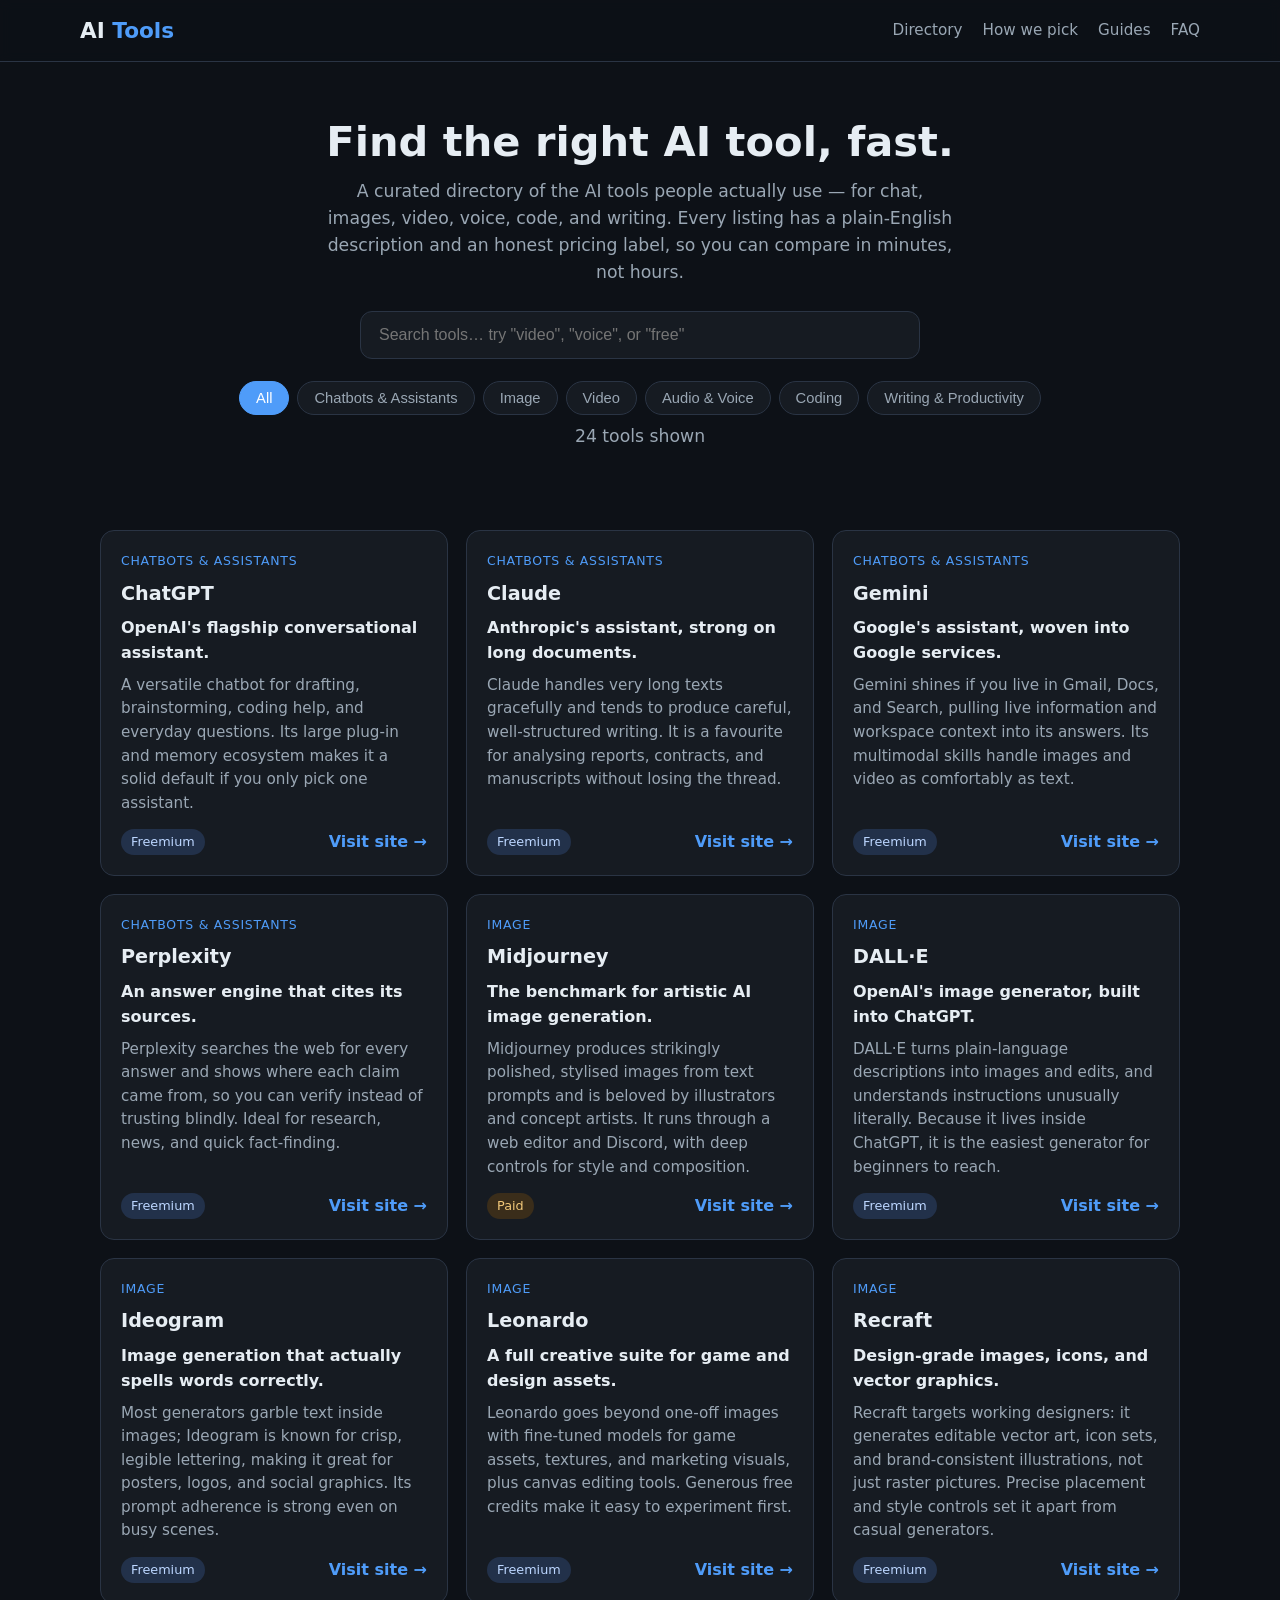
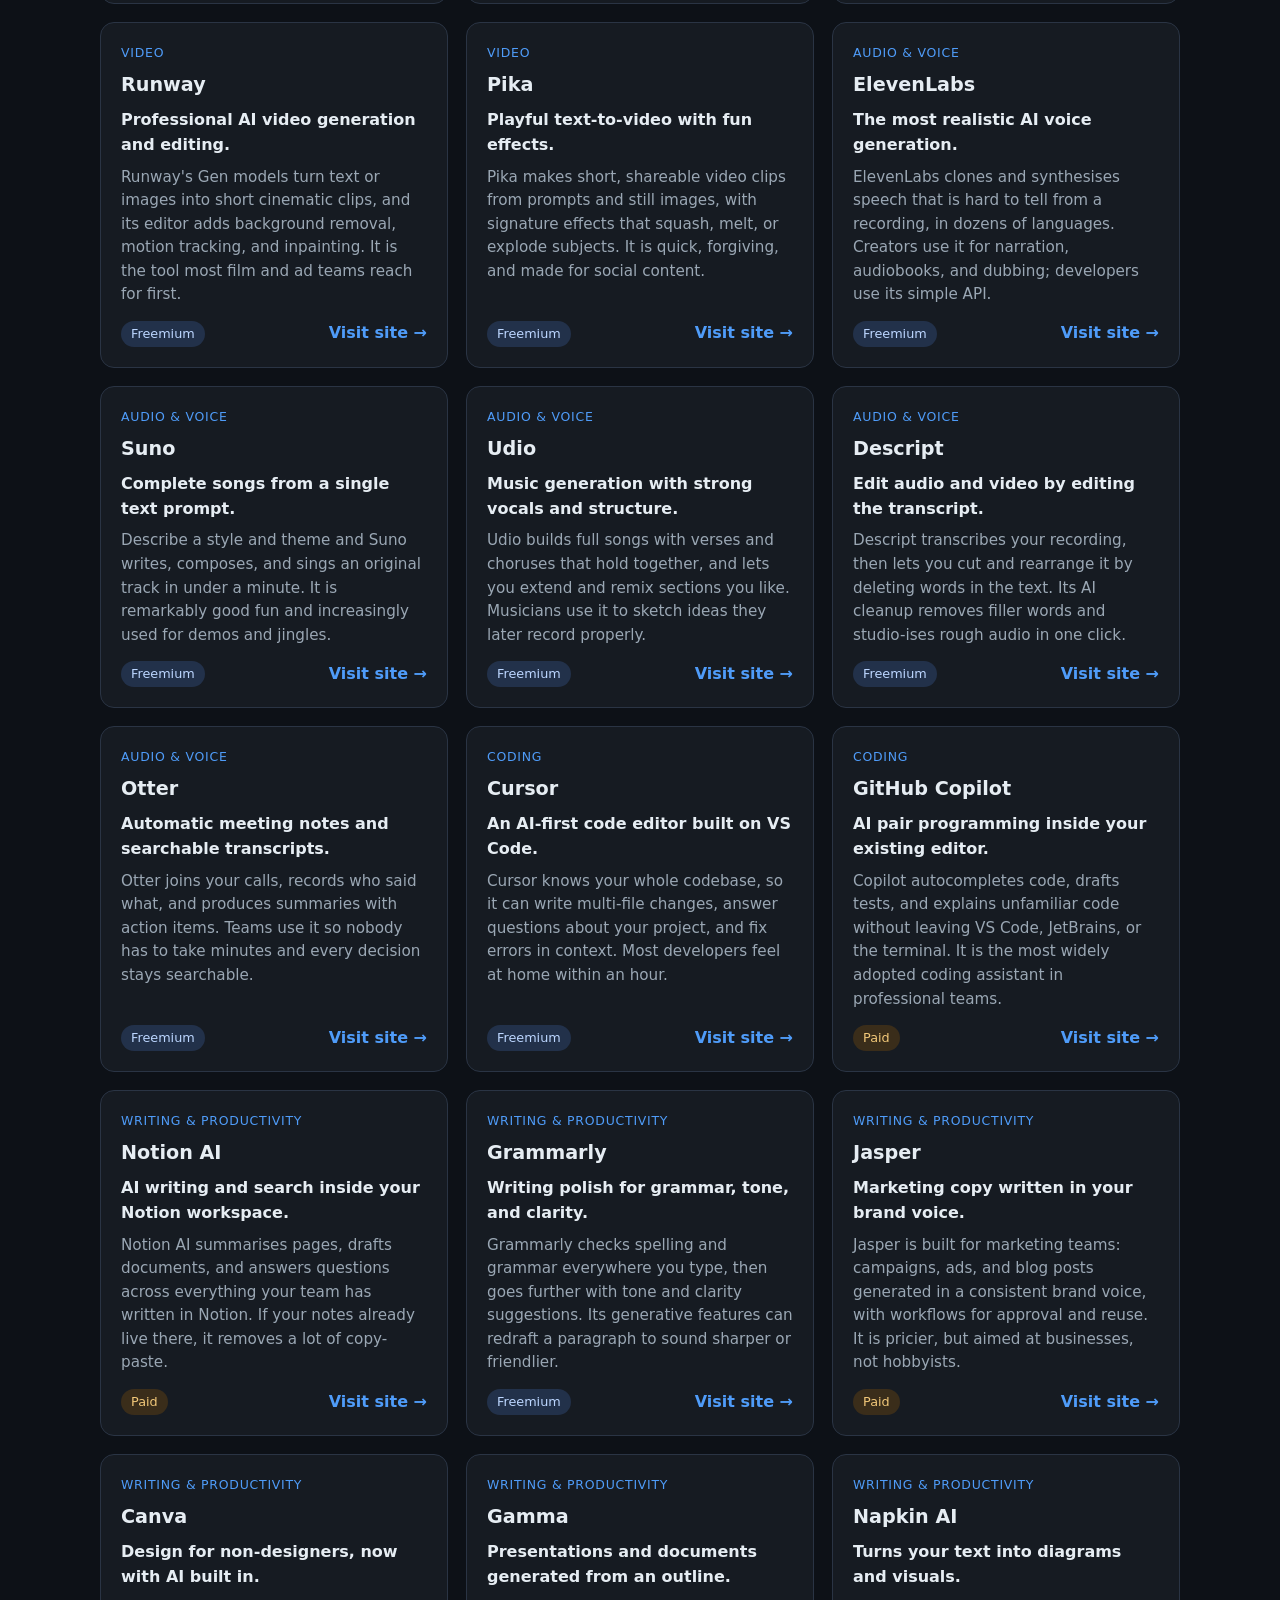
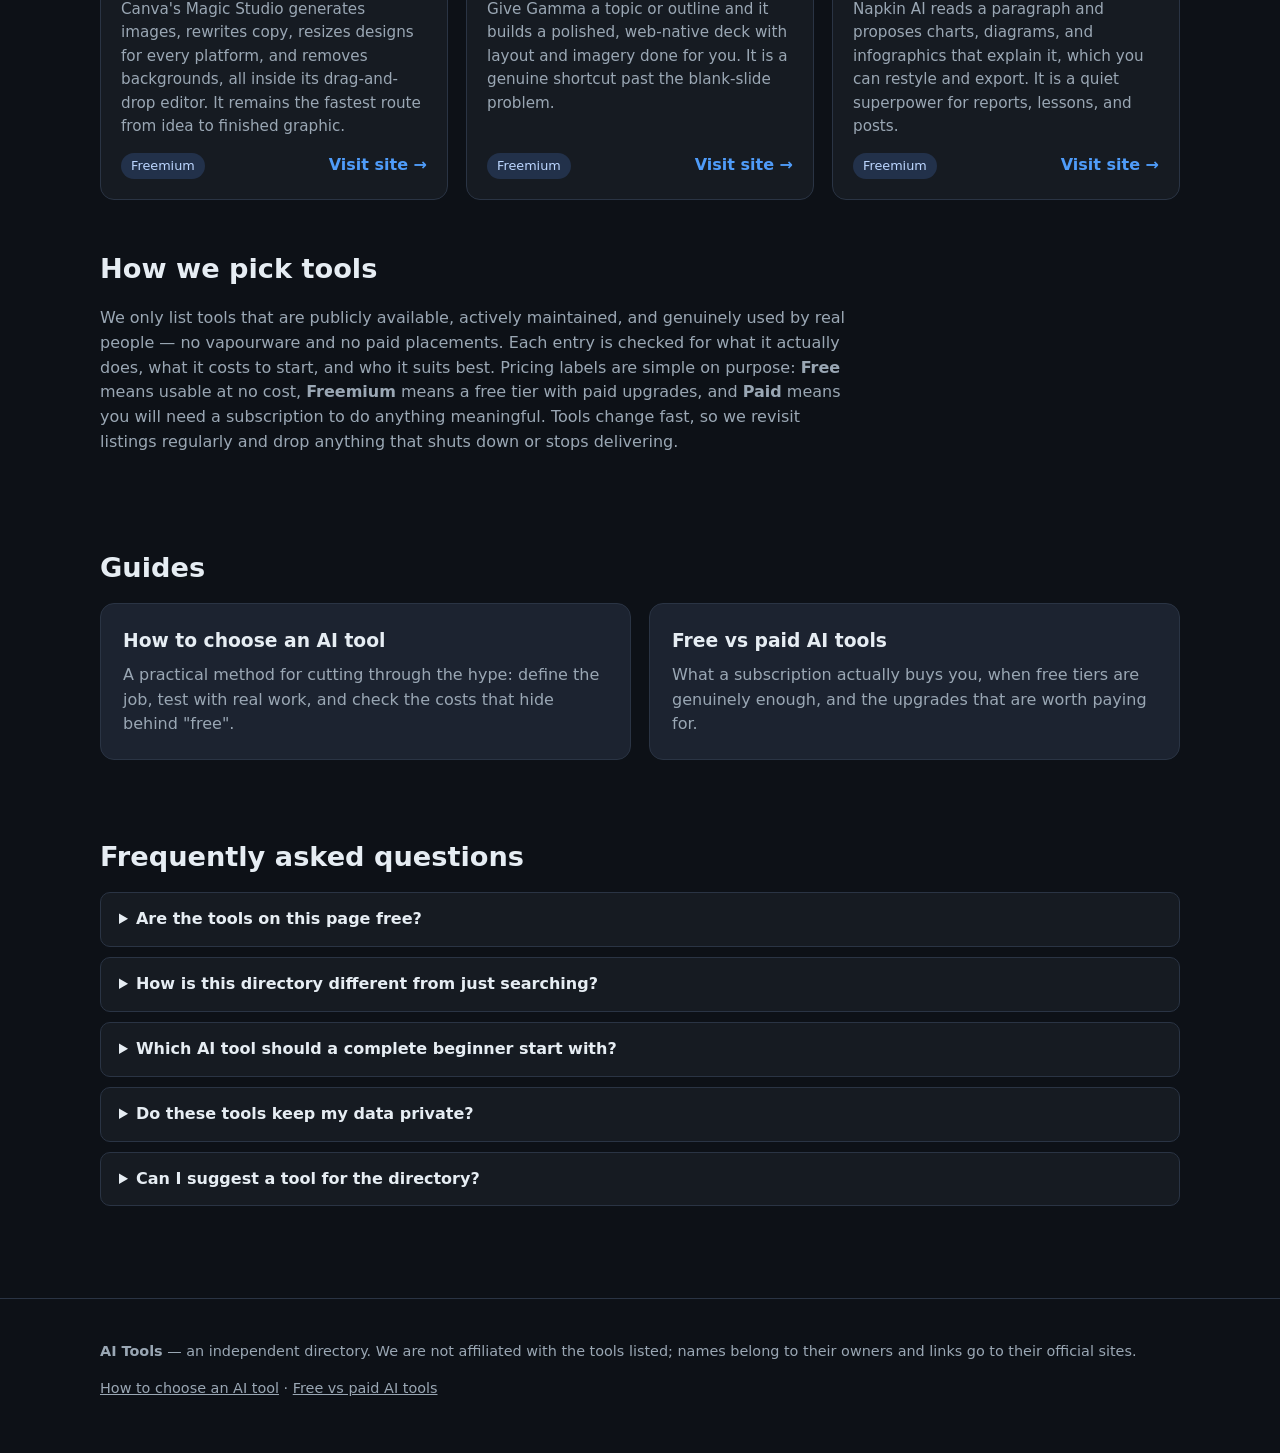
==== index.html @ 4956e609 "AI Tools directory site - initial upload" ====
<!DOCTYPE html>
<html lang="en">
<head>
<meta charset="UTF-8">
<meta name="viewport" content="width=device-width, initial-scale=1.0">
<title>AI Tools — A Curated Directory of the Best AI Tools</title>
<meta name="description" content="A hand-picked directory of AI tools for chat, images, video, voice, coding, and writing — with honest pricing labels and plain-English descriptions.">
<script async src="https://pagead2.googlesyndication.com/pagead/js/adsbygoogle.js?client=ca-pub-7482130540048009" crossorigin="anonymous"></script>
<link rel="stylesheet" href="styles.css">
</head>
<body>
<header class="site"><div class="wrap nav">
<a class="logo" href="index.html">AI <span>Tools</span></a>
<nav><a href="#directory">Directory</a><a href="#how">How we pick</a><a href="#guides">Guides</a><a href="#faq">FAQ</a></nav>
</div></header>

<div class="wrap">
<section class="hero">
<h1>Find the right AI tool, fast.</h1>
<p>A curated directory of the AI tools people actually use — for chat, images, video, voice, code, and writing. Every listing has a plain-English description and an honest pricing label, so you can compare in minutes, not hours.</p>
<div class="searchbar"><input id="search" type="search" placeholder="Search tools… try &quot;video&quot;, &quot;voice&quot;, or &quot;free&quot;" aria-label="Search tools"></div>
<div class="filters" id="filters"></div>
<p class="count" id="count"></p>
</section>

<main id="directory"><div class="grid" id="grid"></div></main>

<section class="block" id="how">
<h2>How we pick tools</h2>
<p>We only list tools that are publicly available, actively maintained, and genuinely used by real people — no vapourware and no paid placements. Each entry is checked for what it actually does, what it costs to start, and who it suits best. Pricing labels are simple on purpose: <strong>Free</strong> means usable at no cost, <strong>Freemium</strong> means a free tier with paid upgrades, and <strong>Paid</strong> means you will need a subscription to do anything meaningful. Tools change fast, so we revisit listings regularly and drop anything that shuts down or stops delivering.</p>
</section>

<section class="block" id="guides">
<h2>Guides</h2>
<div class="guides">
<a class="guide-card" href="guide-choosing.html"><h3>How to choose an AI tool</h3><p>A practical method for cutting through the hype: define the job, test with real work, and check the costs that hide behind &quot;free&quot;.</p></a>
<a class="guide-card" href="guide-free-vs-paid.html"><h3>Free vs paid AI tools</h3><p>What a subscription actually buys you, when free tiers are genuinely enough, and the upgrades that are worth paying for.</p></a>
</div>
</section>

<section class="block faq" id="faq">
<h2>Frequently asked questions</h2>
<details><summary>Are the tools on this page free?</summary><p>Some are, some are not — that is exactly why every card carries a pricing label. Freemium tools let you start free and charge for heavier use or better models; Paid tools need a subscription. Check the label before you sign up, and read our free vs paid guide for the full picture.</p></details>
<details><summary>How is this directory different from just searching?</summary><p>Search results are full of listicles written for clicks, affiliate rankings, and tools that no longer exist. This directory is deliberately small: every tool here is live, well-known enough to have a track record, and described in our own words rather than copied marketing copy.</p></details>
<details><summary>Which AI tool should a complete beginner start with?</summary><p>Start with one general assistant — ChatGPT, Claude, or Gemini — and use it daily for a week on real tasks: emails, summaries, plans, questions. That teaches you more about what AI can and cannot do than any review, and it makes every specialised tool easier to judge afterwards.</p></details>
<details><summary>Do these tools keep my data private?</summary><p>It varies, and it matters. Consumer chatbots may use your conversations to improve their models unless you opt out or pay for a business tier. Never paste passwords, financial records, or confidential work documents into a free tool without checking its data policy first.</p></details>
<details><summary>Can I suggest a tool for the directory?</summary><p>The directory is curated rather than exhaustive, and we add tools when they have proven themselves with real users over time. If a tool you love is missing, it usually means we are still watching it — not that we have overlooked it.</p></details>
</section>
</div>

<footer class="site"><div class="wrap">
<p><strong>AI Tools</strong> — an independent directory. We are not affiliated with the tools listed; names belong to their owners and links go to their official sites.</p>
<p><a href="guide-choosing.html">How to choose an AI tool</a> · <a href="guide-free-vs-paid.html">Free vs paid AI tools</a></p>
</div></footer>
<script src="app.js"></script>
</body>
</html>
---- styles.css ----
:root{--bg:#0d1117;--panel:#161b22;--panel2:#1c2330;--text:#e6edf3;--muted:#9aa7b4;--accent:#4f9cf9;--accent2:#7c5cff;--border:#2a3444;--tag:#22314a}
*{box-sizing:border-box}
html{scroll-behavior:smooth}
body{margin:0;font-family:system-ui,-apple-system,"Segoe UI",Roboto,Helvetica,Arial,sans-serif;background:var(--bg);color:var(--text);line-height:1.55}
a{color:var(--accent)}
.wrap{max-width:1120px;margin:0 auto;padding:0 20px}
header.site{border-bottom:1px solid var(--border);background:rgba(13,17,23,.92);position:sticky;top:0;z-index:10;backdrop-filter:blur(6px)}
.nav{display:flex;align-items:center;justify-content:space-between;padding:14px 0}
.logo{font-size:1.35rem;font-weight:800;color:var(--text);text-decoration:none}
.logo span{color:var(--accent)}
.nav nav a{color:var(--muted);text-decoration:none;margin-left:20px;font-size:.95rem}
.nav nav a:hover{color:var(--text)}
.hero{padding:56px 0 28px;text-align:center}
.hero h1{font-size:2.6rem;margin:0 0 12px;line-height:1.15}
.hero p{color:var(--muted);max-width:640px;margin:0 auto 26px;font-size:1.08rem}
.searchbar{max-width:560px;margin:0 auto}
.searchbar input{width:100%;padding:14px 18px;border-radius:12px;border:1px solid var(--border);background:var(--panel);color:var(--text);font-size:1rem}
.searchbar input:focus{outline:2px solid var(--accent);outline-offset:1px}
.filters{display:flex;flex-wrap:wrap;gap:8px;justify-content:center;margin:22px 0 8px}
.filters button{padding:8px 16px;border-radius:999px;border:1px solid var(--border);background:var(--panel);color:var(--muted);cursor:pointer;font-size:.92rem}
.filters button:hover{color:var(--text);border-color:var(--accent)}
.filters button.active{background:var(--accent);border-color:var(--accent);color:#fff}
.count{color:var(--muted);text-align:center;font-size:.9rem;margin:10px 0 0}
.grid{display:grid;grid-template-columns:repeat(auto-fill,minmax(320px,1fr));gap:18px;padding:26px 0 10px}
.card{background:var(--panel);border:1px solid var(--border);border-radius:14px;padding:20px;display:flex;flex-direction:column;gap:8px}
.card:hover{border-color:var(--accent)}
.card h3{margin:0;font-size:1.2rem}
.card .cat{font-size:.78rem;text-transform:uppercase;letter-spacing:.06em;color:var(--accent)}
.card .one{font-weight:600;margin:0}
.card .desc{color:var(--muted);margin:0;font-size:.95rem;flex:1}
.card .row{display:flex;align-items:center;justify-content:space-between;margin-top:6px}
.tag{background:var(--tag);color:#bcd6ff;padding:3px 10px;border-radius:999px;font-size:.8rem}
.tag.paid{background:#3a2d1a;color:#f2c879}
.tag.free{background:#173527;color:#7fe0a8}
.visit{color:var(--accent);text-decoration:none;font-weight:600}
.visit:hover{text-decoration:underline}
.empty{grid-column:1/-1;text-align:center;color:var(--muted);padding:30px 0}
section.block{padding:38px 0}
section.block h2{font-size:1.7rem;margin:0 0 14px}
section.block p{color:var(--muted);max-width:760px}
.faq details{background:var(--panel);border:1px solid var(--border);border-radius:10px;padding:14px 18px;margin-bottom:10px}
.faq summary{cursor:pointer;font-weight:600}
.faq p{color:var(--muted);margin:10px 0 2px}
.guides{display:grid;grid-template-columns:repeat(auto-fit,minmax(280px,1fr));gap:18px}
.guide-card{background:var(--panel2);border:1px solid var(--border);border-radius:14px;padding:22px;text-decoration:none;color:var(--text)}
.guide-card h3{margin:0 0 8px}
.guide-card p{color:var(--muted);margin:0}
article.post{max-width:760px;margin:0 auto;padding:36px 20px 10px}
article.post h1{font-size:2.1rem;line-height:1.2}
article.post h2{margin-top:30px}
article.post p,article.post li{color:#c9d4e0}
footer.site{border-top:1px solid var(--border);margin-top:44px;padding:26px 0 40px;color:var(--muted);font-size:.9rem}
footer.site a{color:var(--muted)}
@media(max-width:600px){.hero h1{font-size:1.9rem}.nav nav a{margin-left:12px}}
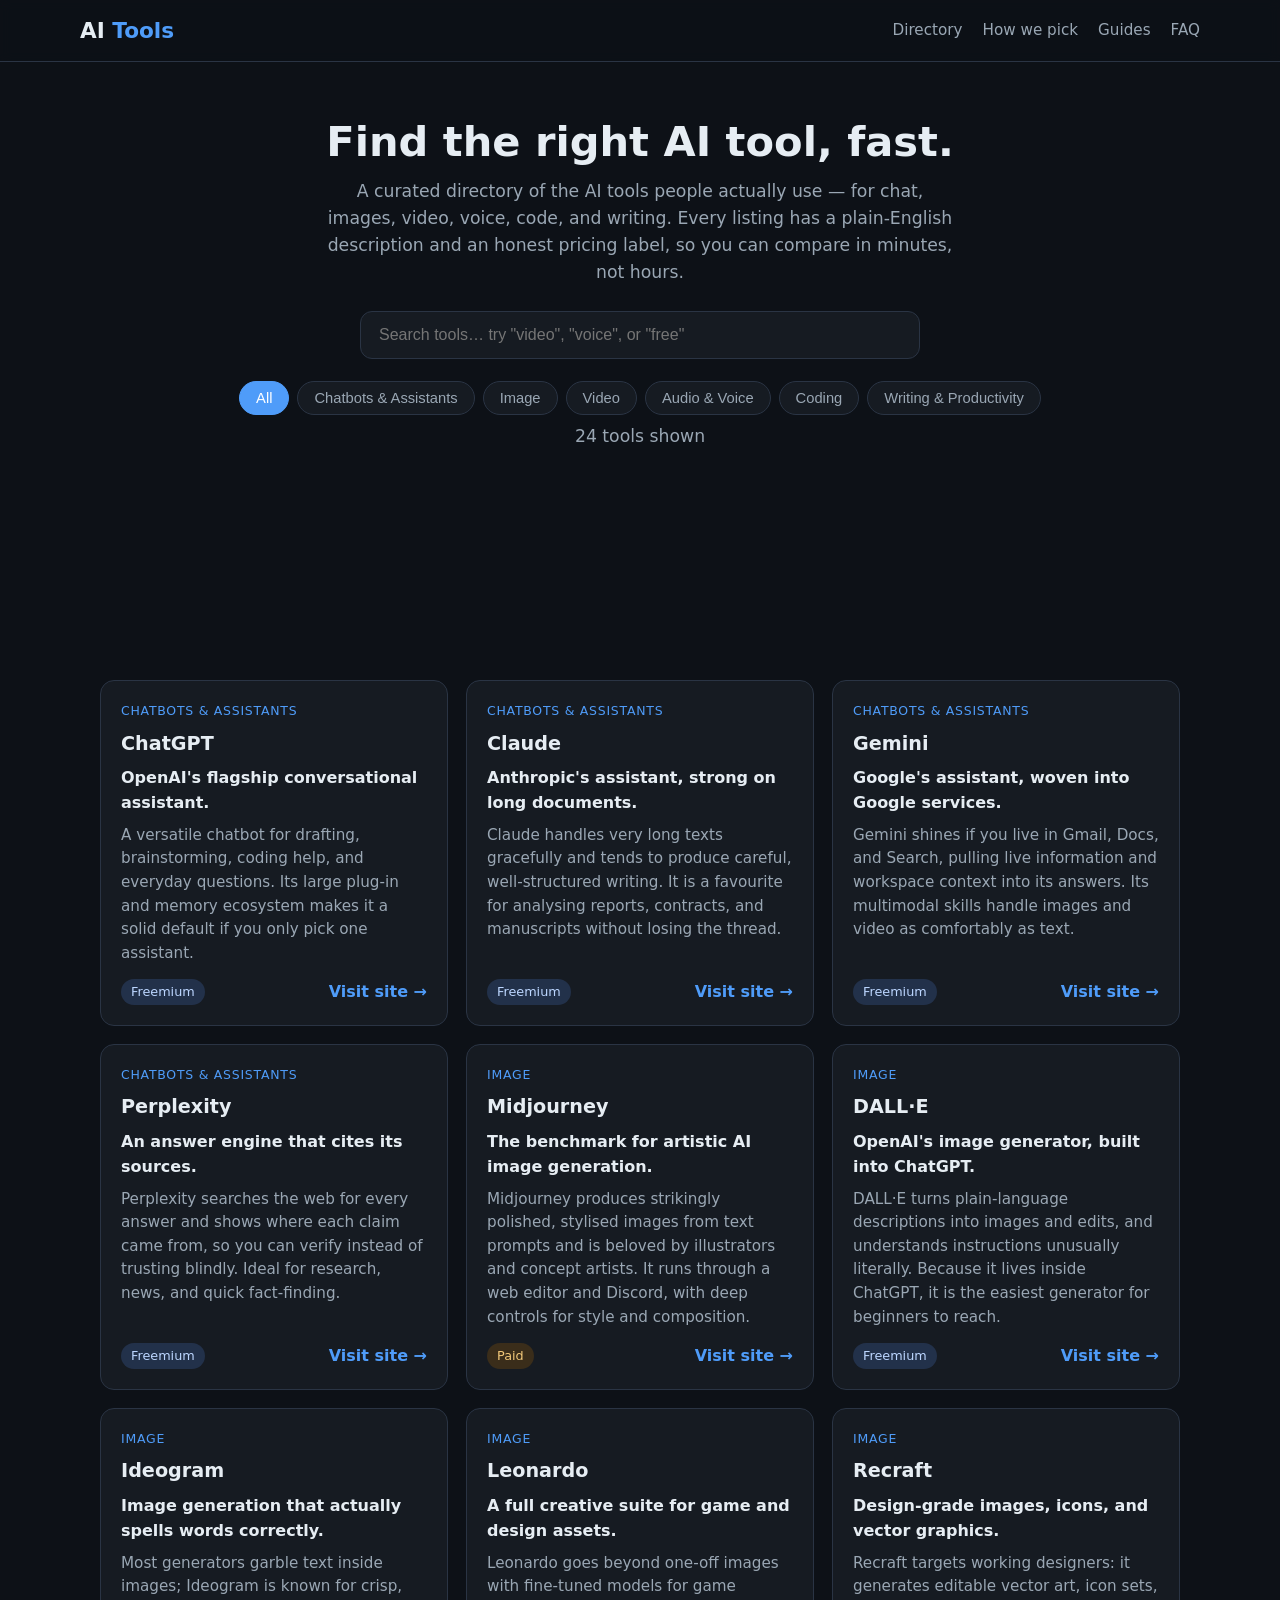
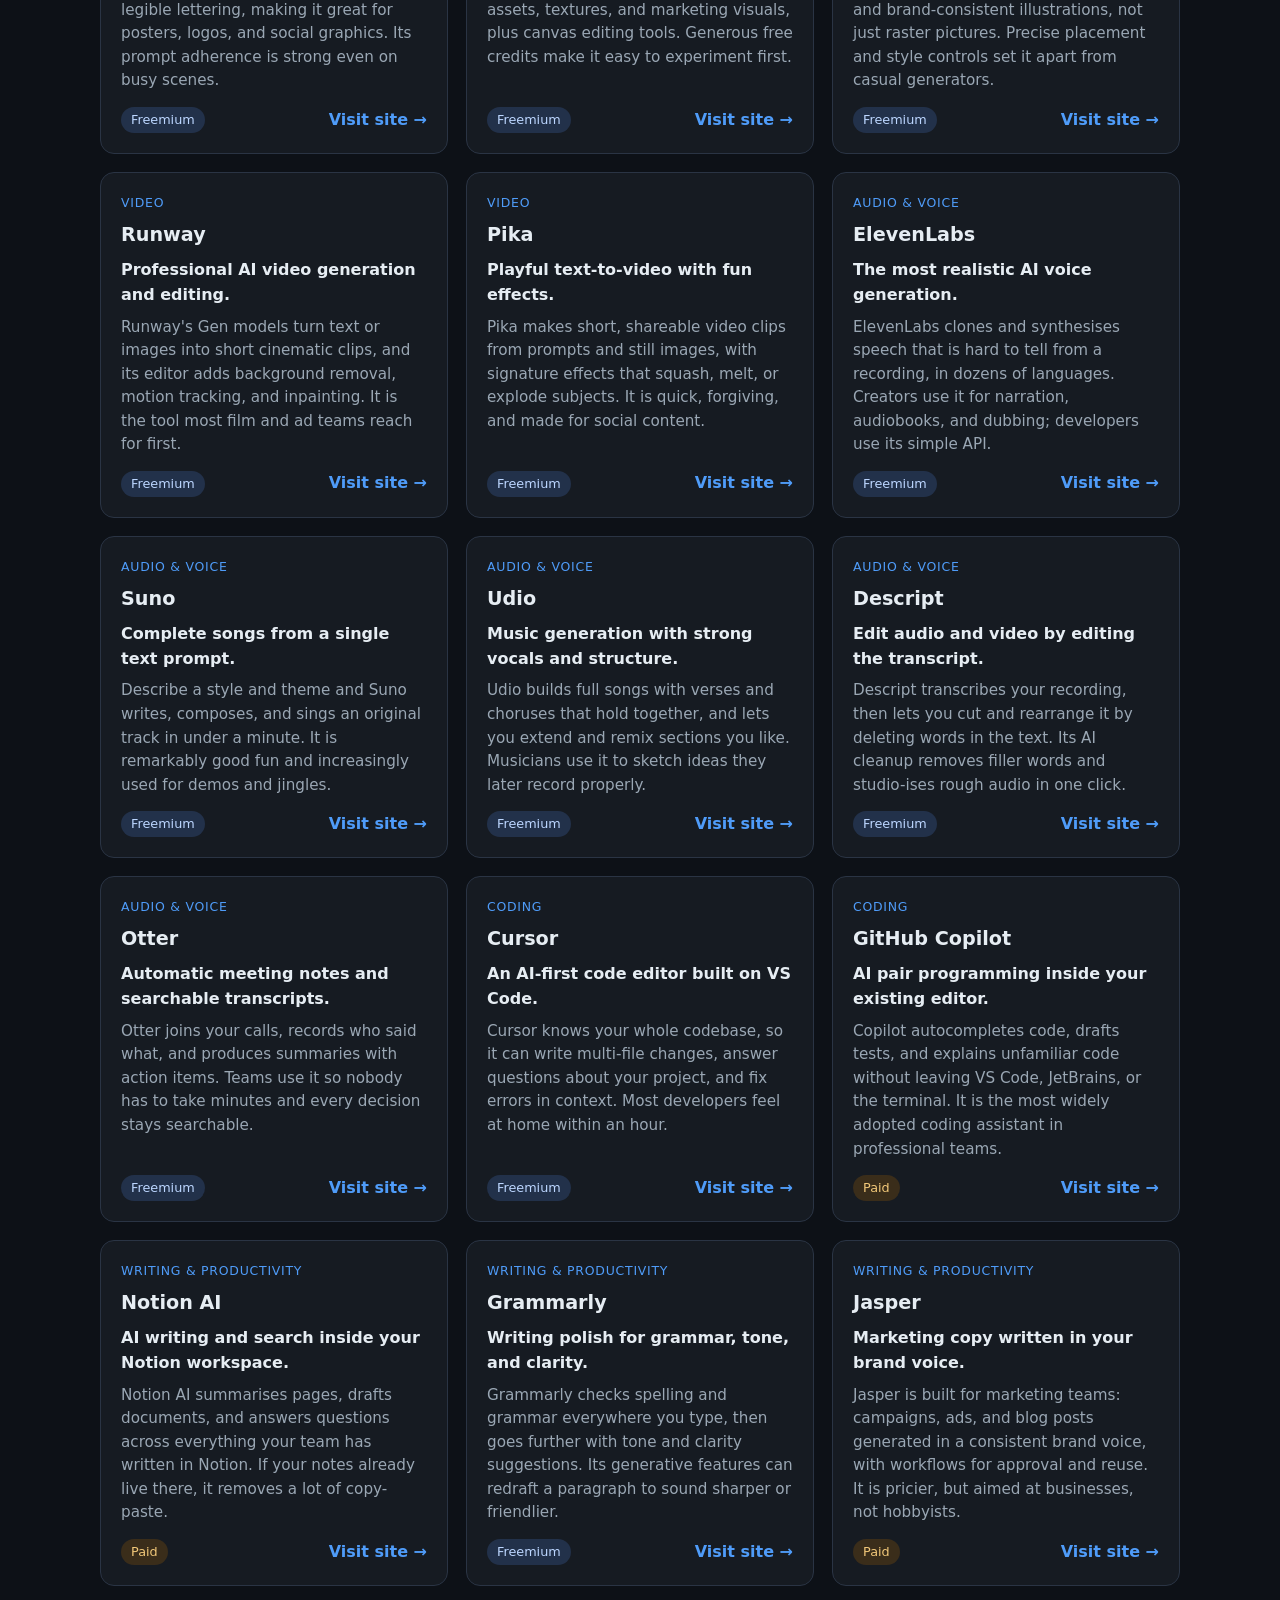
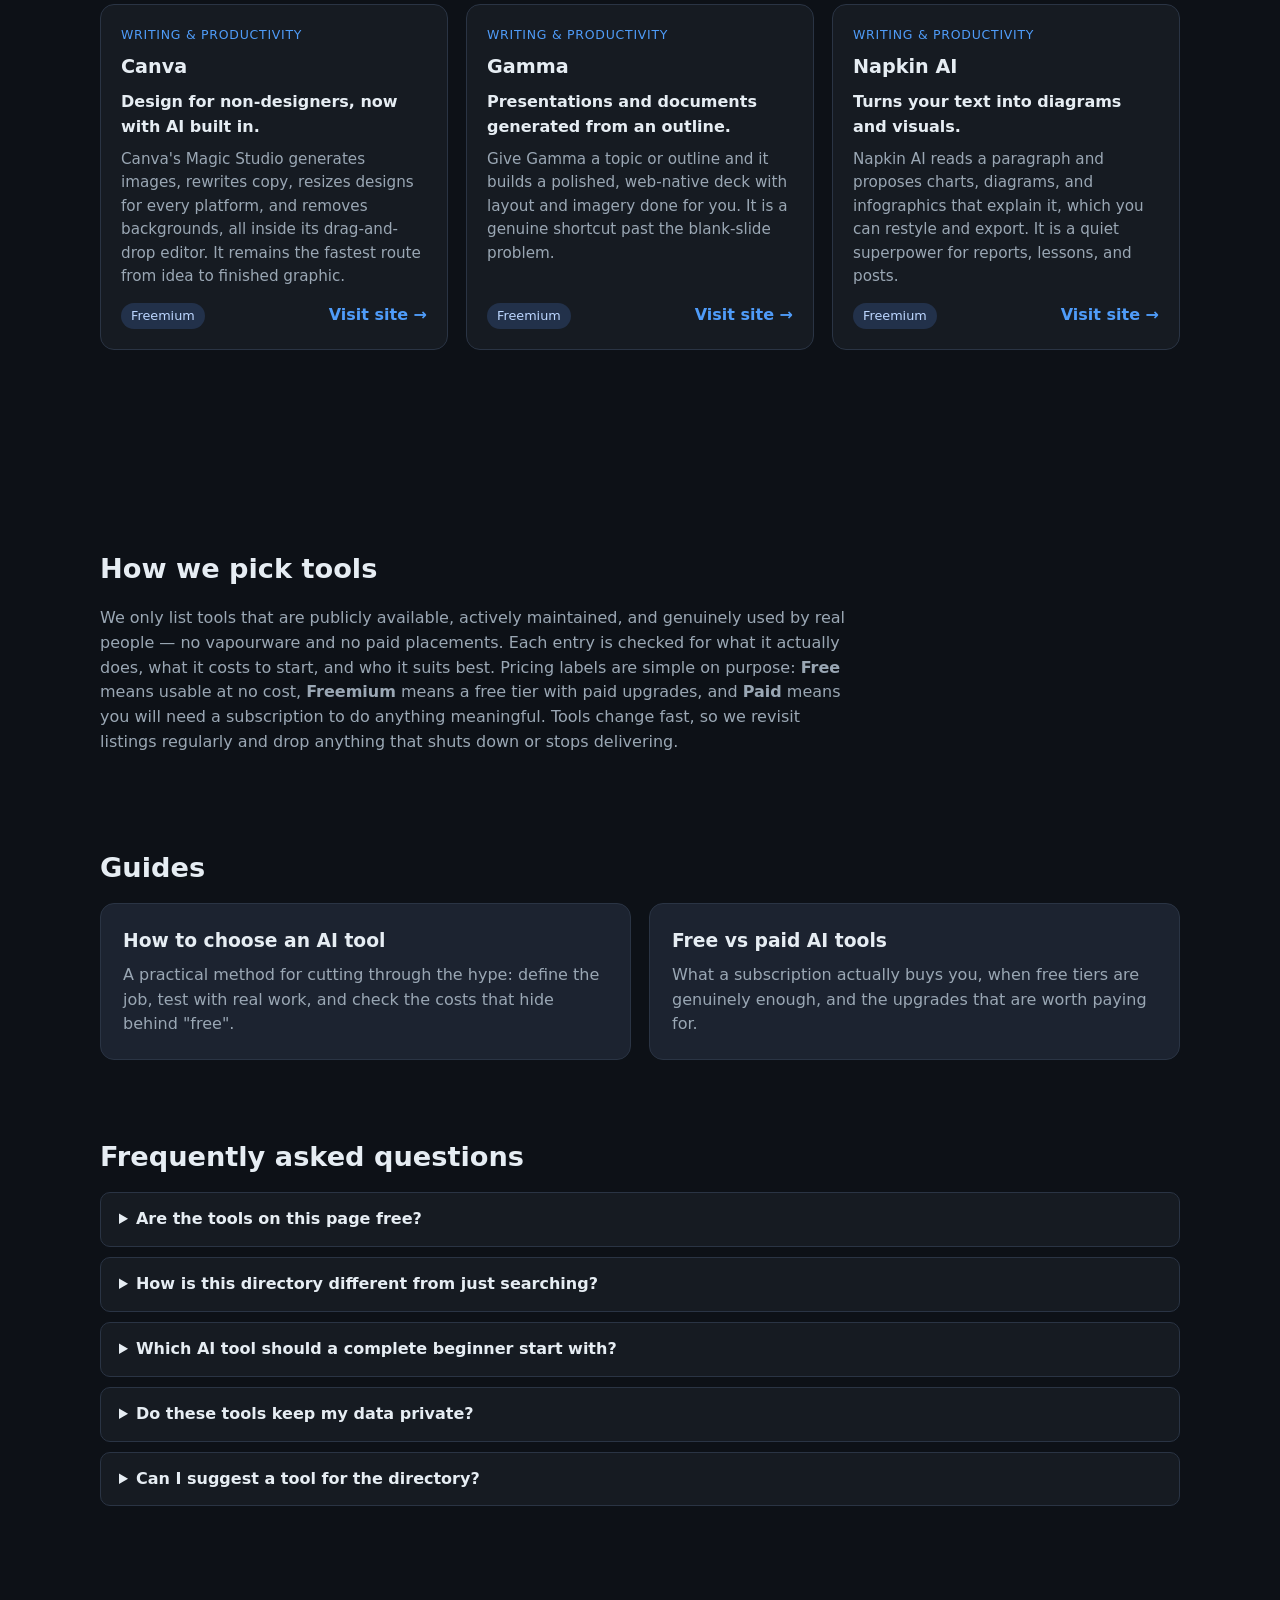
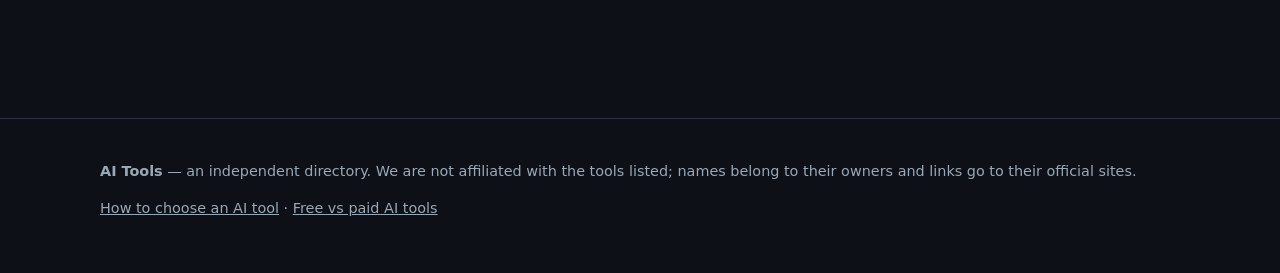
==== commit 17598a29: "SEO pass: static cards, canonical/OG, robots+sitemap, mobile grid fix, 3 AdSense placements" ====
--- a/index.html
+++ b/index.html
@@ -6,7 +6,175 @@
 <title>AI Tools — A Curated Directory of the Best AI Tools</title>
 <meta name="description" content="A hand-picked directory of AI tools for chat, images, video, voice, coding, and writing — with honest pricing labels and plain-English descriptions.">
 <script async src="https://pagead2.googlesyndication.com/pagead/js/adsbygoogle.js?client=ca-pub-7482130540048009" crossorigin="anonymous"></script>
+<link rel="canonical" href="https://aitools-3frz.onrender.com/">
+<meta property="og:title" content="AI Tools — A Curated Directory of the Best AI Tools">
+<meta property="og:description" content="A hand-picked directory of AI tools for chat, images, video, voice, coding, and writing — with honest pricing labels and plain-English descriptions.">
+<meta property="og:type" content="website">
+<meta property="og:url" content="https://aitools-3frz.onrender.com/">
+<meta name="twitter:card" content="summary">
+<link rel="icon" href="data:image/svg+xml,<svg xmlns='http://www.w3.org/2000/svg' viewBox='0 0 100 100'><rect width='100' height='100' rx='20' fill='%234f9cf9'/><text x='50' y='70' font-size='54' text-anchor='middle' fill='white' font-family='Arial' font-weight='bold'>AI</text></svg>">
 <link rel="stylesheet" href="styles.css">
+<!-- Google tag (gtag.js) -->
+<script async src="https://www.googletagmanager.com/gtag/js?id=G-3TJJKKCWFR"></script>
+<script>
+  window.dataLayer = window.dataLayer || [];
+  function gtag(){dataLayer.push(arguments);}
+  gtag('js', new Date());
+  gtag('config', 'G-3TJJKKCWFR');
+</script>
+<script type="application/ld+json">
+{
+ "@context": "https://schema.org",
+ "@type": "ItemList",
+ "name": "AI Tools Directory",
+ "itemListElement": [
+  {
+   "@type": "ListItem",
+   "position": 1,
+   "name": "ChatGPT",
+   "url": "https://chatgpt.com"
+  },
+  {
+   "@type": "ListItem",
+   "position": 2,
+   "name": "Claude",
+   "url": "https://claude.ai"
+  },
+  {
+   "@type": "ListItem",
+   "position": 3,
+   "name": "Gemini",
+   "url": "https://gemini.google.com"
+  },
+  {
+   "@type": "ListItem",
+   "position": 4,
+   "name": "Perplexity",
+   "url": "https://www.perplexity.ai"
+  },
+  {
+   "@type": "ListItem",
+   "position": 5,
+   "name": "Midjourney",
+   "url": "https://www.midjourney.com"
+  },
+  {
+   "@type": "ListItem",
+   "position": 6,
+   "name": "DALL·E",
+   "url": "https://openai.com/dall-e-3"
+  },
+  {
+   "@type": "ListItem",
+   "position": 7,
+   "name": "Ideogram",
+   "url": "https://ideogram.ai"
+  },
+  {
+   "@type": "ListItem",
+   "position": 8,
+   "name": "Leonardo",
+   "url": "https://leonardo.ai"
+  },
+  {
+   "@type": "ListItem",
+   "position": 9,
+   "name": "Recraft",
+   "url": "https://www.recraft.ai"
+  },
+  {
+   "@type": "ListItem",
+   "position": 10,
+   "name": "Runway",
+   "url": "https://runwayml.com"
+  },
+  {
+   "@type": "ListItem",
+   "position": 11,
+   "name": "Pika",
+   "url": "https://pika.art"
+  },
+  {
+   "@type": "ListItem",
+   "position": 12,
+   "name": "ElevenLabs",
+   "url": "https://elevenlabs.io"
+  },
+  {
+   "@type": "ListItem",
+   "position": 13,
+   "name": "Suno",
+   "url": "https://suno.com"
+  },
+  {
+   "@type": "ListItem",
+   "position": 14,
+   "name": "Udio",
+   "url": "https://www.udio.com"
+  },
+  {
+   "@type": "ListItem",
+   "position": 15,
+   "name": "Descript",
+   "url": "https://www.descript.com"
+  },
+  {
+   "@type": "ListItem",
+   "position": 16,
+   "name": "Otter",
+   "url": "https://otter.ai"
+  },
+  {
+   "@type": "ListItem",
+   "position": 17,
+   "name": "Cursor",
+   "url": "https://www.cursor.com"
+  },
+  {
+   "@type": "ListItem",
+   "position": 18,
+   "name": "GitHub Copilot",
+   "url": "https://github.com/features/copilot"
+  },
+  {
+   "@type": "ListItem",
+   "position": 19,
+   "name": "Notion AI",
+   "url": "https://www.notion.com/product/ai"
+  },
+  {
+   "@type": "ListItem",
+   "position": 20,
+   "name": "Grammarly",
+   "url": "https://www.grammarly.com"
+  },
+  {
+   "@type": "ListItem",
+   "position": 21,
+   "name": "Jasper",
+   "url": "https://www.jasper.ai"
+  },
+  {
+   "@type": "ListItem",
+   "position": 22,
+   "name": "Canva",
+   "url": "https://www.canva.com"
+  },
+  {
+   "@type": "ListItem",
+   "position": 23,
+   "name": "Gamma",
+   "url": "https://gamma.app"
+  },
+  {
+   "@type": "ListItem",
+   "position": 24,
+   "name": "Napkin AI",
+   "url": "https://www.napkin.ai"
+  }
+ ]
+}
+</script>
 </head>
 <body>
 <header class="site"><div class="wrap nav">
@@ -23,7 +191,36 @@
 <p class="count" id="count"></p>
 </section>
 
-<main id="directory"><div class="grid" id="grid"></div></main>
+<div class="adslot"><ins class="adsbygoogle" style="display:block" data-ad-client="ca-pub-7482130540048009" data-ad-slot="7558901057" data-ad-format="auto" data-full-width-responsive="true"></ins><script>(adsbygoogle = window.adsbygoogle || []).push({});</script></div>
+
+<main id="directory"><div class="grid" id="grid">
+<article class="card"><span class="cat">Chatbots & Assistants</span><h3>ChatGPT</h3><p class="one">OpenAI's flagship conversational assistant.</p><p class="desc">A versatile chatbot for drafting, brainstorming, coding help, and everyday questions. Its large plug-in and memory ecosystem makes it a solid default if you only pick one assistant.</p><div class="row"><span class="tag">Freemium</span><a class="visit" href="https://chatgpt.com" target="_blank" rel="noopener">Visit site &rarr;</a></div></article>
+<article class="card"><span class="cat">Chatbots & Assistants</span><h3>Claude</h3><p class="one">Anthropic's assistant, strong on long documents.</p><p class="desc">Claude handles very long texts gracefully and tends to produce careful, well-structured writing. It is a favourite for analysing reports, contracts, and manuscripts without losing the thread.</p><div class="row"><span class="tag">Freemium</span><a class="visit" href="https://claude.ai" target="_blank" rel="noopener">Visit site &rarr;</a></div></article>
+<article class="card"><span class="cat">Chatbots & Assistants</span><h3>Gemini</h3><p class="one">Google's assistant, woven into Google services.</p><p class="desc">Gemini shines if you live in Gmail, Docs, and Search, pulling live information and workspace context into its answers. Its multimodal skills handle images and video as comfortably as text.</p><div class="row"><span class="tag">Freemium</span><a class="visit" href="https://gemini.google.com" target="_blank" rel="noopener">Visit site &rarr;</a></div></article>
+<article class="card"><span class="cat">Chatbots & Assistants</span><h3>Perplexity</h3><p class="one">An answer engine that cites its sources.</p><p class="desc">Perplexity searches the web for every answer and shows where each claim came from, so you can verify instead of trusting blindly. Ideal for research, news, and quick fact-finding.</p><div class="row"><span class="tag">Freemium</span><a class="visit" href="https://www.perplexity.ai" target="_blank" rel="noopener">Visit site &rarr;</a></div></article>
+<article class="card"><span class="cat">Image</span><h3>Midjourney</h3><p class="one">The benchmark for artistic AI image generation.</p><p class="desc">Midjourney produces strikingly polished, stylised images from text prompts and is beloved by illustrators and concept artists. It runs through a web editor and Discord, with deep controls for style and composition.</p><div class="row"><span class="tag paid">Paid</span><a class="visit" href="https://www.midjourney.com" target="_blank" rel="noopener">Visit site &rarr;</a></div></article>
+<article class="card"><span class="cat">Image</span><h3>DALL·E</h3><p class="one">OpenAI's image generator, built into ChatGPT.</p><p class="desc">DALL·E turns plain-language descriptions into images and edits, and understands instructions unusually literally. Because it lives inside ChatGPT, it is the easiest generator for beginners to reach.</p><div class="row"><span class="tag">Freemium</span><a class="visit" href="https://openai.com/dall-e-3" target="_blank" rel="noopener">Visit site &rarr;</a></div></article>
+<article class="card"><span class="cat">Image</span><h3>Ideogram</h3><p class="one">Image generation that actually spells words correctly.</p><p class="desc">Most generators garble text inside images; Ideogram is known for crisp, legible lettering, making it great for posters, logos, and social graphics. Its prompt adherence is strong even on busy scenes.</p><div class="row"><span class="tag">Freemium</span><a class="visit" href="https://ideogram.ai" target="_blank" rel="noopener">Visit site &rarr;</a></div></article>
+<article class="card"><span class="cat">Image</span><h3>Leonardo</h3><p class="one">A full creative suite for game and design assets.</p><p class="desc">Leonardo goes beyond one-off images with fine-tuned models for game assets, textures, and marketing visuals, plus canvas editing tools. Generous free credits make it easy to experiment first.</p><div class="row"><span class="tag">Freemium</span><a class="visit" href="https://leonardo.ai" target="_blank" rel="noopener">Visit site &rarr;</a></div></article>
+<article class="card"><span class="cat">Image</span><h3>Recraft</h3><p class="one">Design-grade images, icons, and vector graphics.</p><p class="desc">Recraft targets working designers: it generates editable vector art, icon sets, and brand-consistent illustrations, not just raster pictures. Precise placement and style controls set it apart from casual generators.</p><div class="row"><span class="tag">Freemium</span><a class="visit" href="https://www.recraft.ai" target="_blank" rel="noopener">Visit site &rarr;</a></div></article>
+<article class="card"><span class="cat">Video</span><h3>Runway</h3><p class="one">Professional AI video generation and editing.</p><p class="desc">Runway's Gen models turn text or images into short cinematic clips, and its editor adds background removal, motion tracking, and inpainting. It is the tool most film and ad teams reach for first.</p><div class="row"><span class="tag">Freemium</span><a class="visit" href="https://runwayml.com" target="_blank" rel="noopener">Visit site &rarr;</a></div></article>
+<article class="card"><span class="cat">Video</span><h3>Pika</h3><p class="one">Playful text-to-video with fun effects.</p><p class="desc">Pika makes short, shareable video clips from prompts and still images, with signature effects that squash, melt, or explode subjects. It is quick, forgiving, and made for social content.</p><div class="row"><span class="tag">Freemium</span><a class="visit" href="https://pika.art" target="_blank" rel="noopener">Visit site &rarr;</a></div></article>
+<article class="card"><span class="cat">Audio & Voice</span><h3>ElevenLabs</h3><p class="one">The most realistic AI voice generation.</p><p class="desc">ElevenLabs clones and synthesises speech that is hard to tell from a recording, in dozens of languages. Creators use it for narration, audiobooks, and dubbing; developers use its simple API.</p><div class="row"><span class="tag">Freemium</span><a class="visit" href="https://elevenlabs.io" target="_blank" rel="noopener">Visit site &rarr;</a></div></article>
+<article class="card"><span class="cat">Audio & Voice</span><h3>Suno</h3><p class="one">Complete songs from a single text prompt.</p><p class="desc">Describe a style and theme and Suno writes, composes, and sings an original track in under a minute. It is remarkably good fun and increasingly used for demos and jingles.</p><div class="row"><span class="tag">Freemium</span><a class="visit" href="https://suno.com" target="_blank" rel="noopener">Visit site &rarr;</a></div></article>
+<article class="card"><span class="cat">Audio & Voice</span><h3>Udio</h3><p class="one">Music generation with strong vocals and structure.</p><p class="desc">Udio builds full songs with verses and choruses that hold together, and lets you extend and remix sections you like. Musicians use it to sketch ideas they later record properly.</p><div class="row"><span class="tag">Freemium</span><a class="visit" href="https://www.udio.com" target="_blank" rel="noopener">Visit site &rarr;</a></div></article>
+<article class="card"><span class="cat">Audio & Voice</span><h3>Descript</h3><p class="one">Edit audio and video by editing the transcript.</p><p class="desc">Descript transcribes your recording, then lets you cut and rearrange it by deleting words in the text. Its AI cleanup removes filler words and studio-ises rough audio in one click.</p><div class="row"><span class="tag">Freemium</span><a class="visit" href="https://www.descript.com" target="_blank" rel="noopener">Visit site &rarr;</a></div></article>
+<article class="card"><span class="cat">Audio & Voice</span><h3>Otter</h3><p class="one">Automatic meeting notes and searchable transcripts.</p><p class="desc">Otter joins your calls, records who said what, and produces summaries with action items. Teams use it so nobody has to take minutes and every decision stays searchable.</p><div class="row"><span class="tag">Freemium</span><a class="visit" href="https://otter.ai" target="_blank" rel="noopener">Visit site &rarr;</a></div></article>
+<article class="card"><span class="cat">Coding</span><h3>Cursor</h3><p class="one">An AI-first code editor built on VS Code.</p><p class="desc">Cursor knows your whole codebase, so it can write multi-file changes, answer questions about your project, and fix errors in context. Most developers feel at home within an hour.</p><div class="row"><span class="tag">Freemium</span><a class="visit" href="https://www.cursor.com" target="_blank" rel="noopener">Visit site &rarr;</a></div></article>
+<article class="card"><span class="cat">Coding</span><h3>GitHub Copilot</h3><p class="one">AI pair programming inside your existing editor.</p><p class="desc">Copilot autocompletes code, drafts tests, and explains unfamiliar code without leaving VS Code, JetBrains, or the terminal. It is the most widely adopted coding assistant in professional teams.</p><div class="row"><span class="tag paid">Paid</span><a class="visit" href="https://github.com/features/copilot" target="_blank" rel="noopener">Visit site &rarr;</a></div></article>
+<article class="card"><span class="cat">Writing & Productivity</span><h3>Notion AI</h3><p class="one">AI writing and search inside your Notion workspace.</p><p class="desc">Notion AI summarises pages, drafts documents, and answers questions across everything your team has written in Notion. If your notes already live there, it removes a lot of copy-paste.</p><div class="row"><span class="tag paid">Paid</span><a class="visit" href="https://www.notion.com/product/ai" target="_blank" rel="noopener">Visit site &rarr;</a></div></article>
+<article class="card"><span class="cat">Writing & Productivity</span><h3>Grammarly</h3><p class="one">Writing polish for grammar, tone, and clarity.</p><p class="desc">Grammarly checks spelling and grammar everywhere you type, then goes further with tone and clarity suggestions. Its generative features can redraft a paragraph to sound sharper or friendlier.</p><div class="row"><span class="tag">Freemium</span><a class="visit" href="https://www.grammarly.com" target="_blank" rel="noopener">Visit site &rarr;</a></div></article>
+<article class="card"><span class="cat">Writing & Productivity</span><h3>Jasper</h3><p class="one">Marketing copy written in your brand voice.</p><p class="desc">Jasper is built for marketing teams: campaigns, ads, and blog posts generated in a consistent brand voice, with workflows for approval and reuse. It is pricier, but aimed at businesses, not hobbyists.</p><div class="row"><span class="tag paid">Paid</span><a class="visit" href="https://www.jasper.ai" target="_blank" rel="noopener">Visit site &rarr;</a></div></article>
+<article class="card"><span class="cat">Writing & Productivity</span><h3>Canva</h3><p class="one">Design for non-designers, now with AI built in.</p><p class="desc">Canva's Magic Studio generates images, rewrites copy, resizes designs for every platform, and removes backgrounds, all inside its drag-and-drop editor. It remains the fastest route from idea to finished graphic.</p><div class="row"><span class="tag">Freemium</span><a class="visit" href="https://www.canva.com" target="_blank" rel="noopener">Visit site &rarr;</a></div></article>
+<article class="card"><span class="cat">Writing & Productivity</span><h3>Gamma</h3><p class="one">Presentations and documents generated from an outline.</p><p class="desc">Give Gamma a topic or outline and it builds a polished, web-native deck with layout and imagery done for you. It is a genuine shortcut past the blank-slide problem.</p><div class="row"><span class="tag">Freemium</span><a class="visit" href="https://gamma.app" target="_blank" rel="noopener">Visit site &rarr;</a></div></article>
+<article class="card"><span class="cat">Writing & Productivity</span><h3>Napkin AI</h3><p class="one">Turns your text into diagrams and visuals.</p><p class="desc">Napkin AI reads a paragraph and proposes charts, diagrams, and infographics that explain it, which you can restyle and export. It is a quiet superpower for reports, lessons, and posts.</p><div class="row"><span class="tag">Freemium</span><a class="visit" href="https://www.napkin.ai" target="_blank" rel="noopener">Visit site &rarr;</a></div></article>
+</div></main>
+
+<div class="adslot"><ins class="adsbygoogle" style="display:block" data-ad-client="ca-pub-7482130540048009" data-ad-slot="6245819382" data-ad-format="auto" data-full-width-responsive="true"></ins><script>(adsbygoogle = window.adsbygoogle || []).push({});</script></div>
 
 <section class="block" id="how">
 <h2>How we pick tools</h2>
@@ -46,6 +243,8 @@
 <details><summary>Do these tools keep my data private?</summary><p>It varies, and it matters. Consumer chatbots may use your conversations to improve their models unless you opt out or pay for a business tier. Never paste passwords, financial records, or confidential work documents into a free tool without checking its data policy first.</p></details>
 <details><summary>Can I suggest a tool for the directory?</summary><p>The directory is curated rather than exhaustive, and we add tools when they have proven themselves with real users over time. If a tool you love is missing, it usually means we are still watching it — not that we have overlooked it.</p></details>
 </section>
+
+<div class="adslot"><ins class="adsbygoogle" style="display:block" data-ad-client="ca-pub-7482130540048009" data-ad-slot="2937129764" data-ad-format="auto" data-full-width-responsive="true"></ins><script>(adsbygoogle = window.adsbygoogle || []).push({});</script></div>
 </div>
 
 <footer class="site"><div class="wrap">
--- a/styles.css
+++ b/styles.css
@@ -21,7 +21,7 @@
 .filters button:hover{color:var(--text);border-color:var(--accent)}
 .filters button.active{background:var(--accent);border-color:var(--accent);color:#fff}
 .count{color:var(--muted);text-align:center;font-size:.9rem;margin:10px 0 0}
-.grid{display:grid;grid-template-columns:repeat(auto-fill,minmax(320px,1fr));gap:18px;padding:26px 0 10px}
+.grid{display:grid;grid-template-columns:repeat(auto-fill,minmax(min(320px,100%),1fr));gap:18px;padding:26px 0 10px}
 .card{background:var(--panel);border:1px solid var(--border);border-radius:14px;padding:20px;display:flex;flex-direction:column;gap:8px}
 .card:hover{border-color:var(--accent)}
 .card h3{margin:0;font-size:1.2rem}
@@ -52,3 +52,5 @@
 footer.site{border-top:1px solid var(--border);margin-top:44px;padding:26px 0 40px;color:var(--muted);font-size:.9rem}
 footer.site a{color:var(--muted)}
 @media(max-width:600px){.hero h1{font-size:1.9rem}.nav nav a{margin-left:12px}}
+.adslot{max-width:970px;margin:30px auto;padding:0 20px;text-align:center}
+.adslot ins{display:block;min-height:90px}
